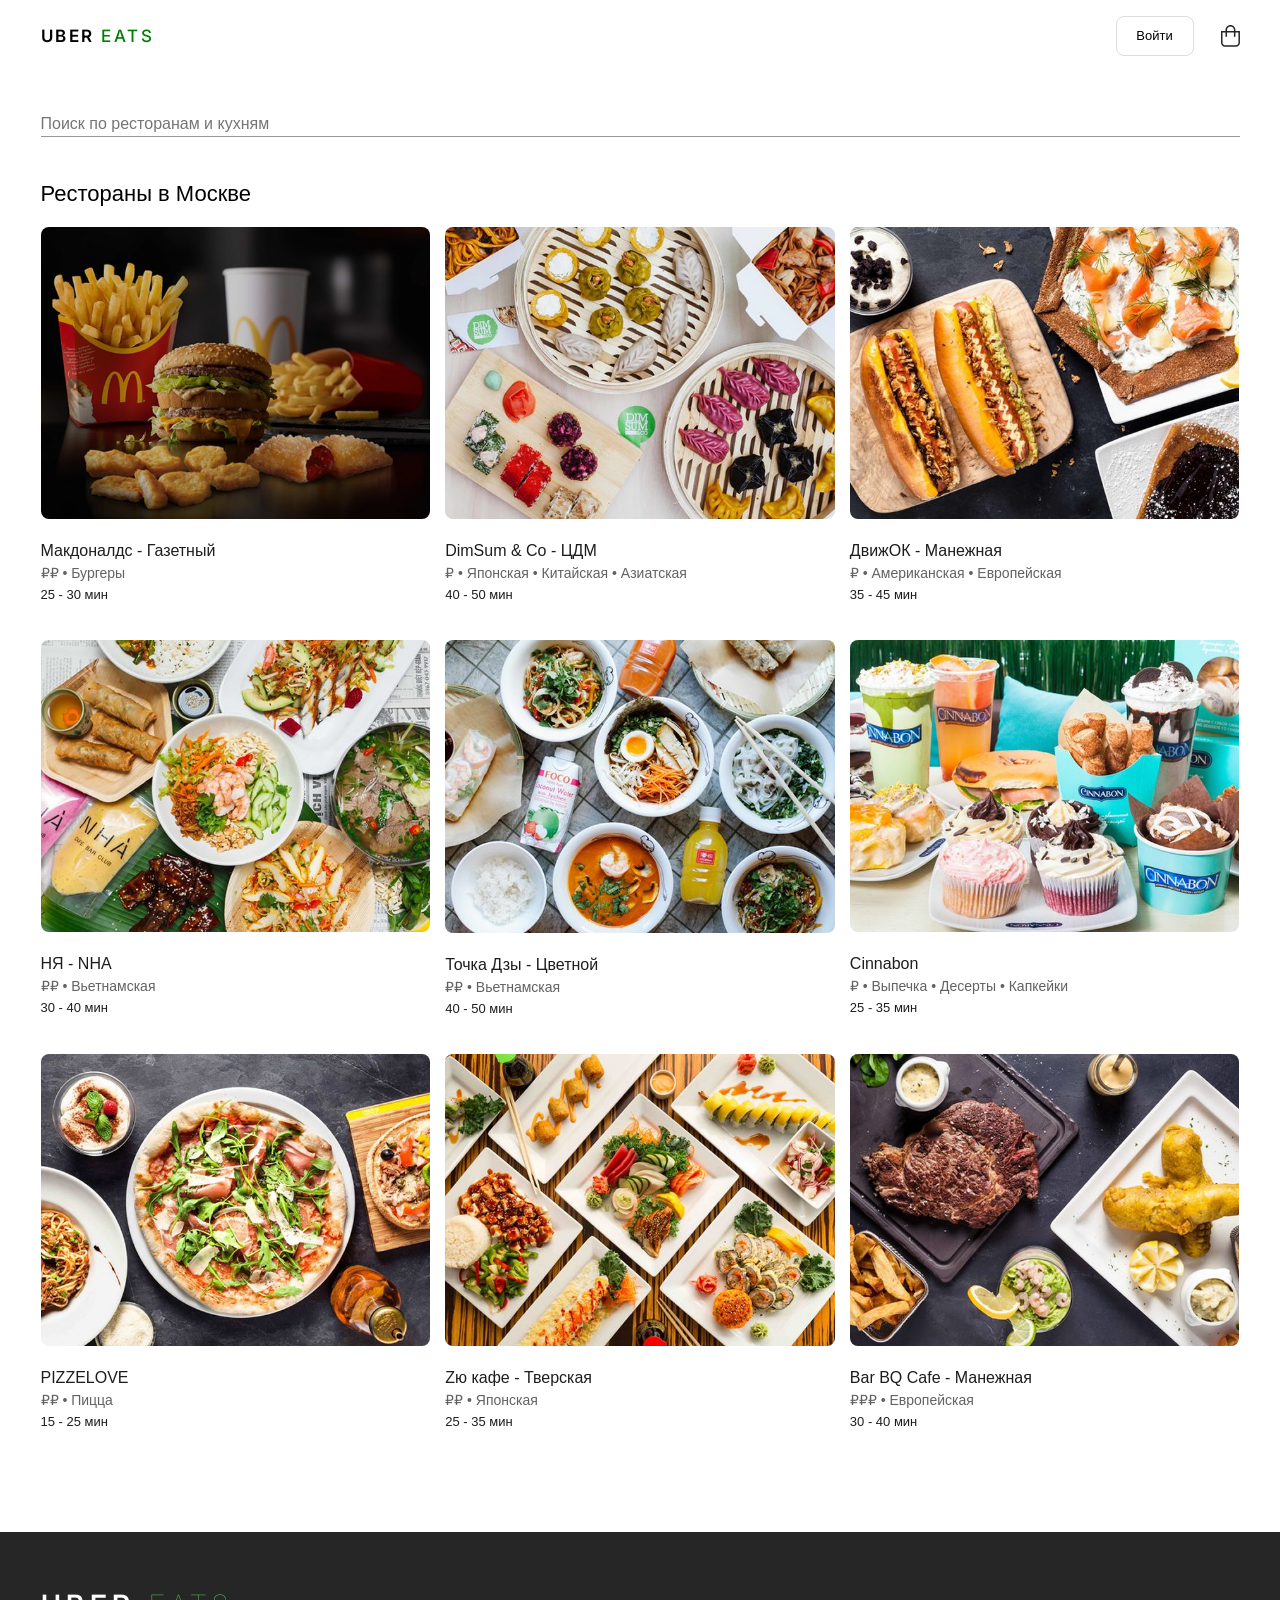
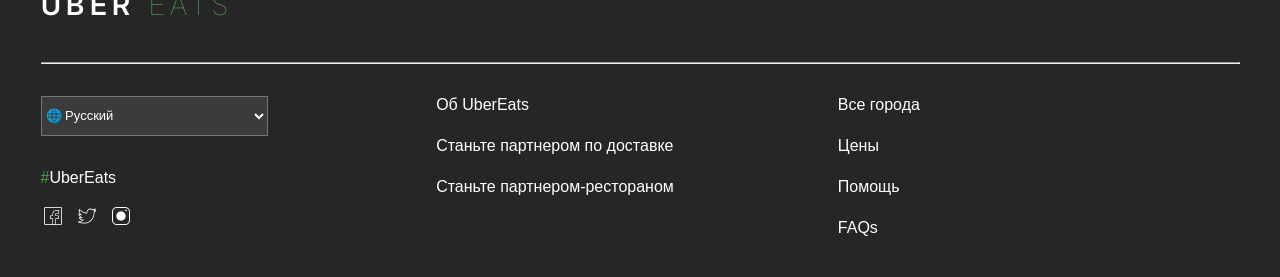
==== index.html @ d8230ab4 "Initial commit" ====
<!doctype html>
<html lang="en">
  <head>
    <meta charset="UTF-8" />
    <meta name="viewport" content="width=device-width, initial-scale=1.0" />
    <title>Uber Eats</title>
    <link
      href="https://fonts.googleapis.com/css2?family=Inter:wght@400;600;700&display=swap"
      rel="stylesheet"
    />
    <link rel="stylesheet" href="style.css" />
  </head>
  <body>
    <header>
      <div class="container">
        <div class="header-main">
          <div>UBER<span class="eats"> EATS</span></div>
          <div class="header-actions">
            <button class="header-button">Войти</button>
            <img src="images/basket.svg" class="basket" />
          </div>
        </div>
      </div>
    </header>

    <main>
      <div class="container">
        <form>
          <input
            type="text"
            placeholder="Поиск по ресторанам и кухням"
            class="search-input"
          />
        </form>

        <h2 class="title">Рестораны в Москве</h2>

        <div class="cards">
          <div class="card">
            <figure>
              <img src="images/Macdonalds.png" alt="McDonald's" />
              <figcaption>
                <h3 class="restaurants-name">Макдоналдс - Газетный</h3>
                <p class="price-kitchen">&#8381;&#8381; &#8226; Бургеры</p>
                <p class="waiting-time">25 - 30 мин</p>
              </figcaption>
            </figure>
          </div>

          <div class="card">
            <figure>
              <img src="images/DimSum.png" alt="DimSum" />
              <figcaption>
                <h3 class="restaurants-name">DimSum & Co - ЦДМ</h3>
                <p class="price-kitchen">
                  ₽ • Японская • Китайская • Азиатская
                </p>
                <p class="waiting-time">40 - 50 мин</p>
              </figcaption>
            </figure>
          </div>

          <div class="card">
            <figure>
              <img src="images/Dvizhok.png" alt="Dvizhok" />
              <figcaption>
                <h3 class="restaurants-name">ДвижОК - Манежная</h3>
                <p class="price-kitchen">₽ • Американская • Европейская</p>
                <p class="waiting-time">35 - 45 мин</p>
              </figcaption>
            </figure>
          </div>

          <div class="card">
            <figure>
              <img src="images/Nya.png" alt="Nya - NHA" />
              <figcaption>
                <h3 class="restaurants-name">НЯ - NHA</h3>
                <p class="price-kitchen">₽₽ • Вьетнамская</p>
                <p class="waiting-time">30 - 40 мин</p>
              </figcaption>
            </figure>
          </div>

          <div class="card">
            <figure>
              <img src="images/Dzi.png" alt="Point Dzi" />
              <figcaption>
                <h3 class="restaurants-name">Точка Дзы - Цветной</h3>
                <p class="price-kitchen">₽₽ • Вьетнамская</p>
                <p class="waiting-time">40 - 50 мин</p>
              </figcaption>
            </figure>
          </div>

          <div class="card">
            <figure>
              <img src="images/Cinnabon.png" alt="Cinnabon" />
              <figcaption>
                <h3 class="restaurants-name">Cinnabon</h3>
                <p class="price-kitchen">₽ • Выпечка • Десерты • Капкейки</p>
                <p class="waiting-time">25 - 35 мин</p>
              </figcaption>
            </figure>
          </div>

          <div class="card">
            <figure>
              <img src="images/Pizzelove.png" alt="Pizzelove" />
              <figcaption>
                <h3 class="restaurants-name">PIZZELOVE</h3>
                <p class="price-kitchen">₽₽ • Пицца</p>
                <p class="waiting-time">15 - 25 мин</p>
              </figcaption>
            </figure>
          </div>

          <div class="card">
            <figure>
              <img src="images/Ziu.png" alt="Ziu cafe" />
              <figcaption>
                <h3 class="restaurants-name">Zю кафе - Тверская</h3>
                <p class="price-kitchen">₽₽ • Японская</p>
                <p class="waiting-time">25 - 35 мин</p>
              </figcaption>
            </figure>
          </div>

          <div class="card">
            <figure>
              <img src="images/Bbq.png" alt="Bar BQ Cafe" />
              <figcaption>
                <h3 class="restaurants-name">Bar BQ Cafe - Манежная</h3>
                <p class="price-kitchen">₽₽₽ • Европейская</p>
                <p class="waiting-time">30 - 40 мин</p>
              </figcaption>
            </figure>
          </div>
        </div>
      </div>
    </main>

    <footer>
      <div class="container">
        <div class="footer-logo">
          <a href="#">UBER <span class="footer-eats">EATS</span></a>
        </div>
        <hr />
        <section class="footer-content">
          <div class="footer-info">
            <form action="">
              <label for="language-select"></label>
              <select name="language" id="language-select">
                <option value="russian">&#x1F310; Русский</option>
                <option value="english">&#x1F310; Английский</option>
              </select>
            </form>
            <div class="social">
              <p class="hashtag"><span class="hash">#</span>UberEats</p>
              <div class="social-logo">
                <img src="images/facebook.png" alt="" />
                <img src="images/twitter.png" alt="" />
                <img src="images/instagram.png" alt="" />
              </div>
            </div>
          </div>
          <nav class="menu">
            <ul class="list-menu">
              <li><a href="#">Об UberEats</a></li>
              <li><a href="#">Станьте партнером по доставке</a></li>
              <li><a href="#">Станьте партнером-рестораном</a></li>
            </ul>
            <ul class="list-menu">
              <li><a href="#">Все города</a></li>
              <li><a href="#">Цены</a></li>
              <li><a href="#">Помощь</a></li>
              <li><a href="#">FAQs</a></li>
            </ul>
          </nav>
        </section>
      </div>
    </footer>
  </body>
</html>
---- style.css ----
* {
  padding: 0;
  margin: 0;
  box-sizing: border-box;
}

main {
  font-family: "Roboto", sans-serif;
}

header {
  font-family: "Inter", sans-serif;
  font-weight: 600;
  font-size: 17px;
  letter-spacing: 0.15em;
  padding: 16px 0px;
}

.eats {
  color: green;
  font-weight: 500;
}

.header-button {
  background-color: white;
  color: black;
  border: 1px solid #ddd;
  height: 40px;
  width: 78px;
  font-size: 13px;
  line-height: 24px;
  cursor: pointer;
  transition: background-color 0.3s ease;
  border-radius: 8px;
  transition:
    transform 0.2s ease,
    box-shadow 0.2s ease,
    background-color 0.2s ease,
    color 0.2s ease;
}

.header-button:hover {
  background-color: black;
  color: white;
  transform: translateY(-2px);
  box-shadow: 0 8px 18px rgba(0, 0, 0, 0.15);
}

.header-button:active {
  transform: translateY(0) scale(0.98);
}

.header-actions {
  display: flex;
  align-items: center;
  gap: 27px;
}

.container {
  box-sizing: border-box;
  max-width: 1219px;
  margin-left: auto;
  margin-right: auto;
  padding-left: 10px;
  padding-right: 10px;
}

.header-main {
  display: flex;
  justify-content: space-between;
  align-items: center;
}

.search-input {
  width: 100%;
  border: none;
  outline: none;
  border-bottom: 1px solid #979797;
  margin: 40px 0px;
  font-size: 16px;
  line-height: 24px;
}

.title {
  font-size: 22px;
  font-weight: 400;
  line-height: 34px;
}

.cards {
  display: grid;
  grid-template-columns: repeat(auto-fit, minmax(308px, 1fr));
  gap: 15px;
  margin-top: 16px;
  margin-bottom: 80px;
}

.card img {
  width: 100%;
  aspect-ratio: 4 / 3;
  object-fit: cover;
  border-radius: 8px;
  margin-bottom: 16px;
}

.restaurants-name {
  font-size: 16px;
  line-height: 24px;
  font-weight: 400;
  color: #1d1d1d;
}

.price-kitchen {
  font-size: 14px;
  line-height: 21px;
  font-weight: 400;
  color: #626262;
}

.waiting-time {
  font-size: 13px;
  line-height: 21px;
  font-weight: 400;
  color: #1d1d1d;
}

.card {
  padding-bottom: 20px;
}

footer {
  background-color: #262626;
  padding-top: 56px;
  padding-bottom: 40px;
  font-family: Roboto, sans-serif;
}

.footer-logo {
  font-family: "Inter", sans-serif;
  font-size: 28px;
  font-weight: 600;
  color: #fff;
  letter-spacing: 0.2em;
  margin-bottom: 40px;
}

.footer-eats {
  color: #57ad56;
  font-weight: 100;
}

hr {
  margin-bottom: 32px;
}

#language-select {
  background-color: #3b3b3b;
  font-size: 13px;
  color: #fff;
  width: 227px;
  height: 40px;
}

.hashtag {
  color: #fff;
  font-size: 16px;
  margin-top: 33px;
  margin-bottom: 17px;
}

.hash {
  color: #49a144;
}

.social img {
  width: 24px;
  height: 24px;
}

.social-logo {
  display: flex;
  gap: 10px;
}

footer a {
  text-decoration: none;
  color: #fff;
}

footer ul {
  list-style-type: none;
  padding-left: 0;
  margin: 0;
}

.footer-content {
  display: flex;
}

.footer-info {
  width: 33%;
}

.menu {
  width: 67%;
  display: grid;
  grid-template-columns: 50% auto;
}

.list-menu {
  display: flex;
  flex-direction: column;
  gap: 23px;
}

@media screen and (max-width: 720px) {
  .footer-content {
    display: flex;
    flex-direction: column;
    gap: 39px;
  }

  .menu {
    display: flex;
    flex-direction: column;
    gap: 23px;
  }
}

@media screen and (max-width: 1000px) {
  #language-select {
    width: 175px;
  }

  .menu {
    grid-template-columns: 60% auto;
  }
}
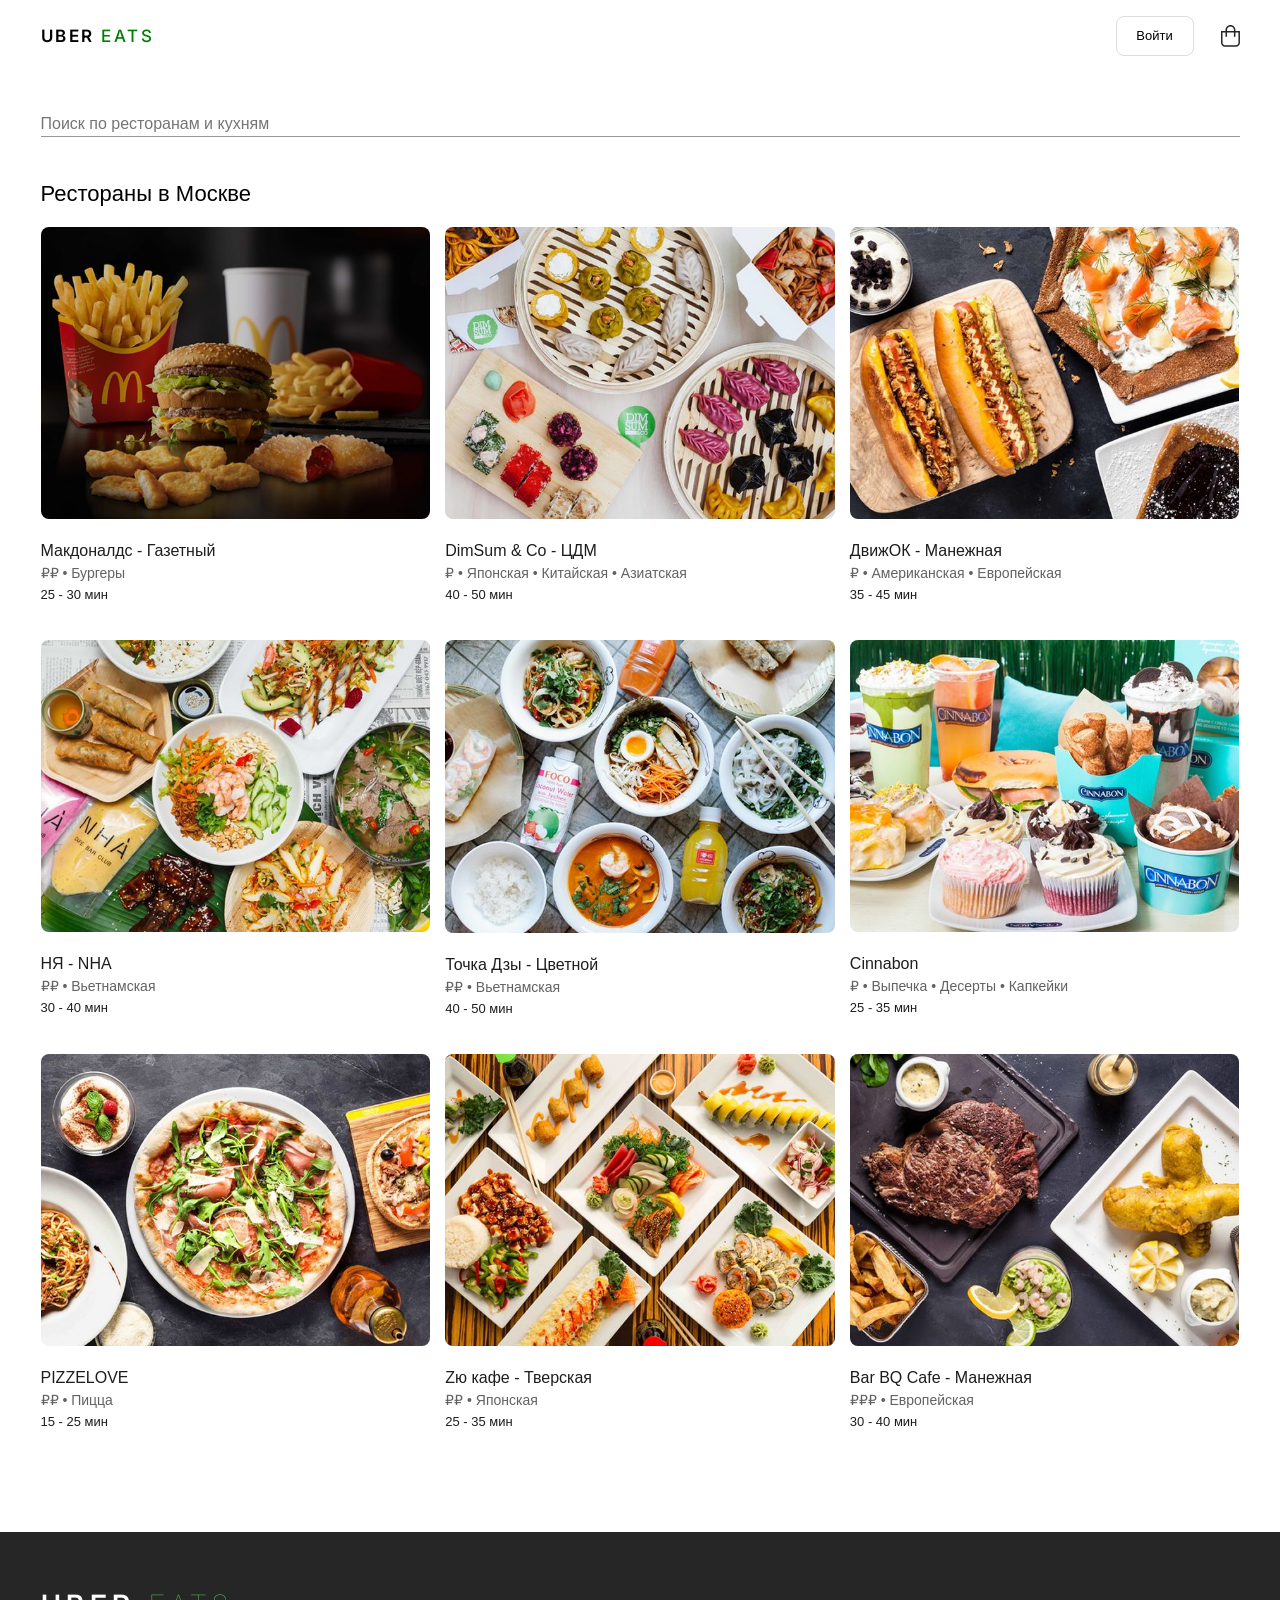
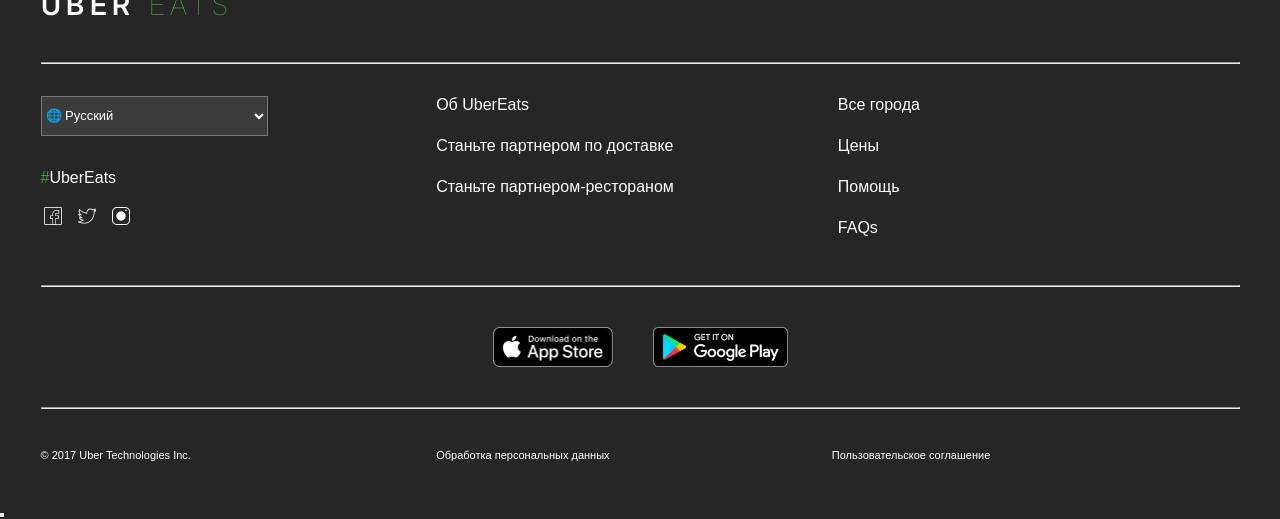
==== commit 9ece9f93: "Complete footer" ====
--- a/index.html
+++ b/index.html
@@ -178,7 +178,26 @@
             </ul>
           </nav>
         </section>
+        <hr />
+        <section class="footer-apps">
+          <a href="#"
+            ><img src="images/appstore.png" alt="app_store" class="app-store"
+          /></a>
+          <a href="#"
+            ><img
+              src="images/googleplay.png"
+              alt="google_play"
+              class="google-play"
+          /></a>
+        </section>
+        <hr />
+        <ul class="footer-bottom">
+          <li><a href="#">© 2017 Uber Technologies Inc.</a></li>
+          <li><a href="#">Обработка персональных данных</a></li>
+          <li><a href="#">Пользовательское соглашение</a></li>
+        </ul>
       </div>
+      <button class="green-arrow"></button>
     </footer>
   </body>
 </html>
--- a/style.css
+++ b/style.css
@@ -2,6 +2,10 @@
   padding: 0;
   margin: 0;
   box-sizing: border-box;
+}
+
+::selection {
+  background-color: #f498ad;
 }
 
 main {
@@ -130,27 +134,22 @@
 
 footer {
   background-color: #262626;
-  padding-top: 56px;
-  padding-bottom: 40px;
   font-family: Roboto, sans-serif;
+  color: #fff;
 }
 
 .footer-logo {
   font-family: "Inter", sans-serif;
   font-size: 28px;
   font-weight: 600;
-  color: #fff;
   letter-spacing: 0.2em;
-  margin-bottom: 40px;
+  padding-bottom: 40px;
+  padding-top: 56px;
 }
 
 .footer-eats {
   color: #57ad56;
   font-weight: 100;
-}
-
-hr {
-  margin-bottom: 32px;
 }
 
 #language-select {
@@ -162,7 +161,6 @@
 }
 
 .hashtag {
-  color: #fff;
   font-size: 16px;
   margin-top: 33px;
   margin-bottom: 17px;
@@ -195,6 +193,8 @@
 
 .footer-content {
   display: flex;
+  padding-top: 32px;
+  padding-bottom: 48px;
 }
 
 .footer-info {
@@ -211,6 +211,42 @@
   display: flex;
   flex-direction: column;
   gap: 23px;
+}
+
+.footer-apps {
+  display: flex;
+  align-items: center;
+  justify-content: center;
+  gap: 40px;
+  padding: 40px 0px;
+}
+
+.app-store {
+  width: 120px;
+  height: 40px;
+}
+
+.google-play {
+  width: 135px;
+  height: 40px;
+}
+
+.footer-apps a {
+  display: flex;
+}
+
+.footer-bottom {
+  font-size: 11px;
+  display: flex;
+  padding: 40px 0px;
+}
+
+.footer-bottom li {
+  width: 33%;
+}
+
+.footer-bottom a {
+  text-decoration: none;
 }
 
 @media screen and (max-width: 720px) {
@@ -225,6 +261,16 @@
     flex-direction: column;
     gap: 23px;
   }
+
+  .app-store {
+    width: 108px;
+    height: 36px;
+  }
+
+  .google-play {
+    width: 124px;
+    height: 36px;
+  }
 }
 
 @media screen and (max-width: 1000px) {
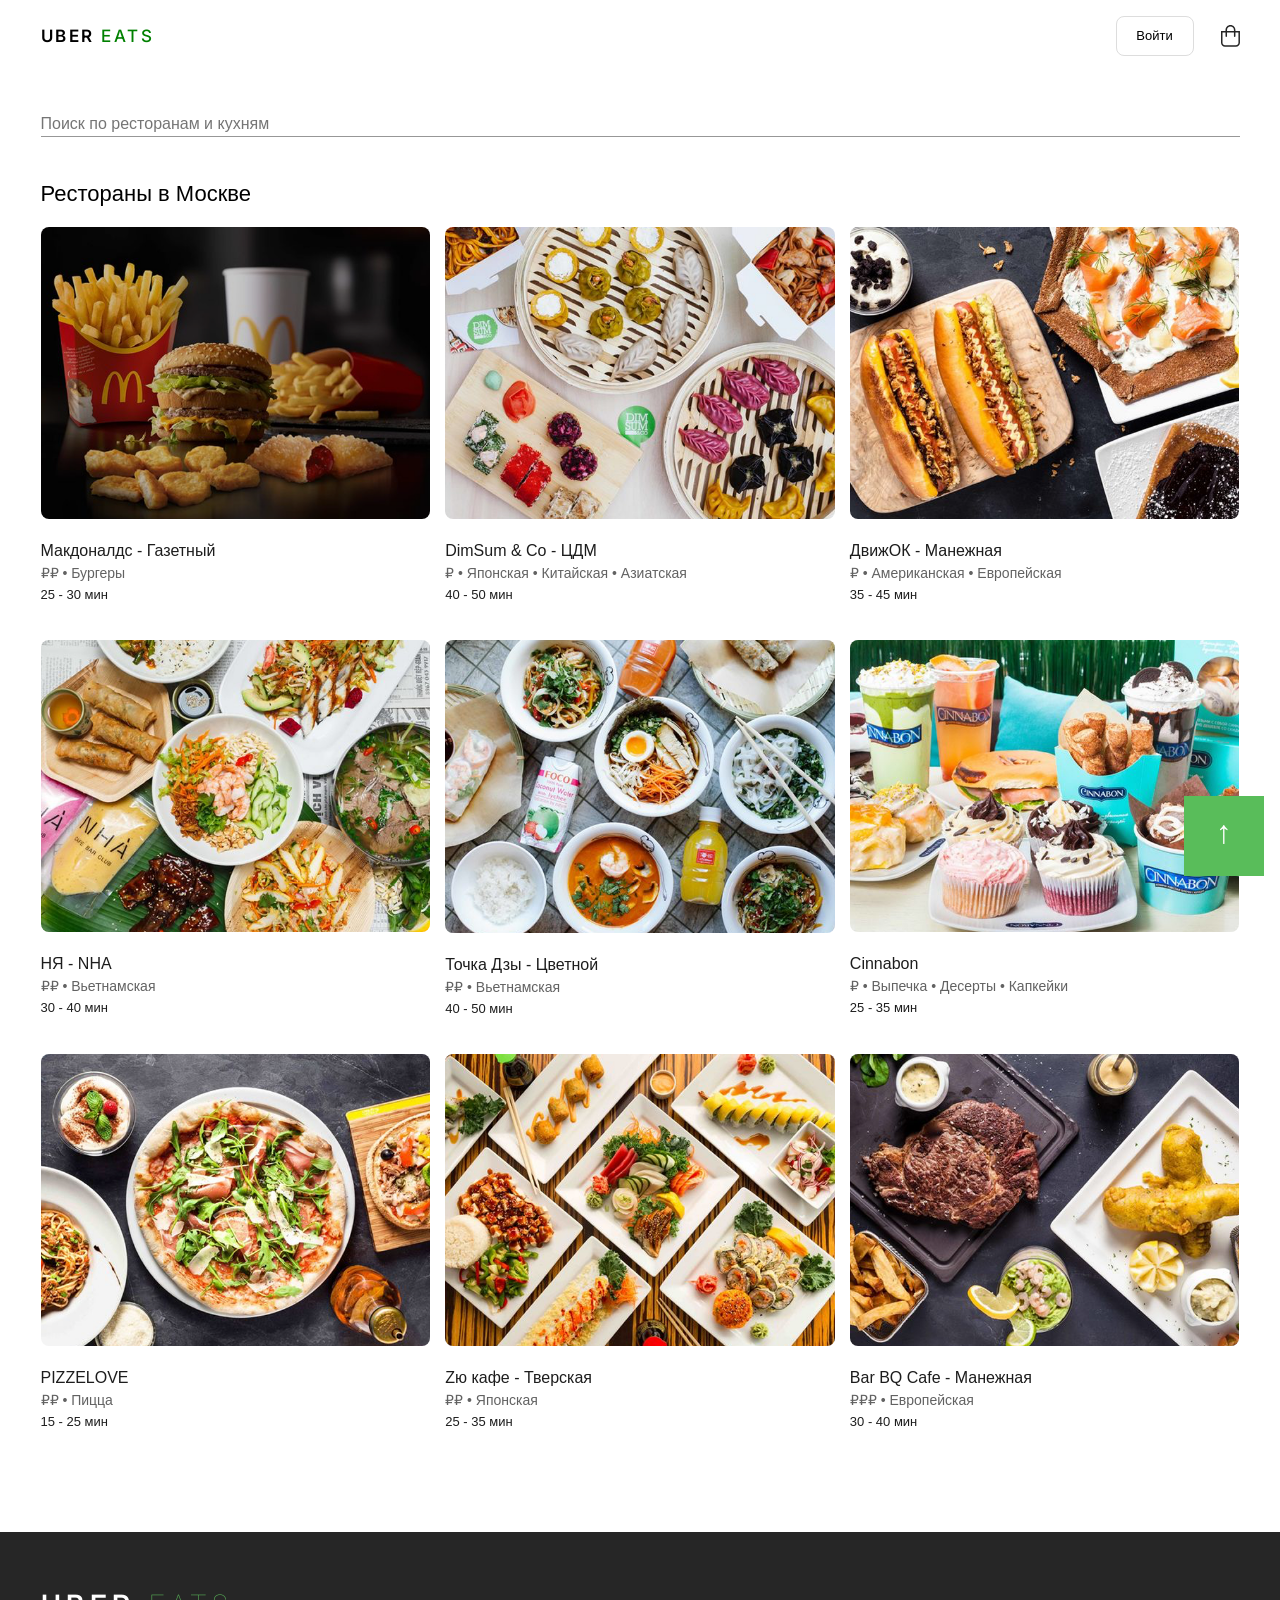
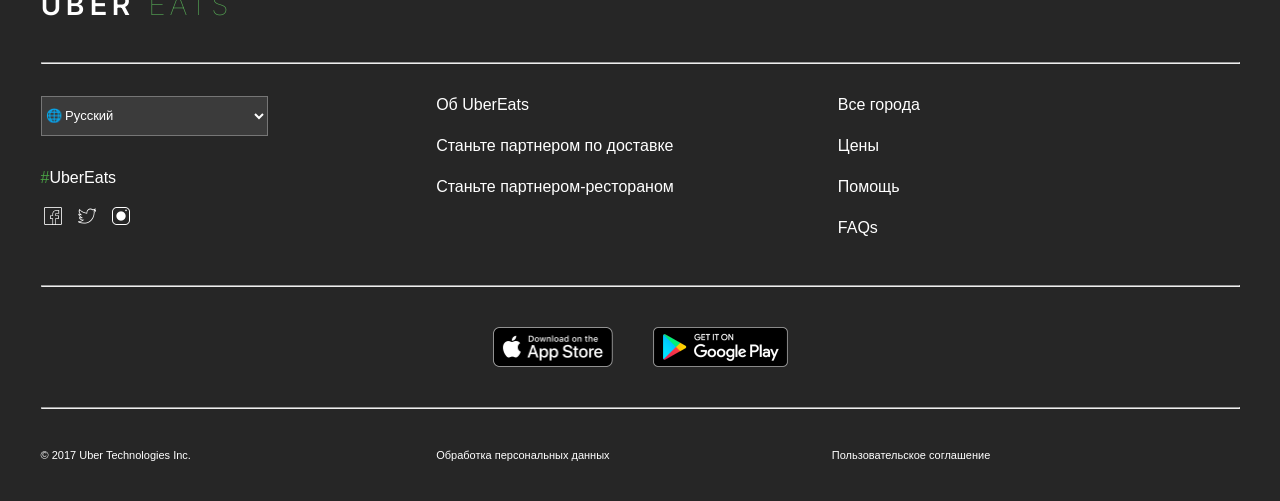
==== commit 5289f4a1: "Added up-button" ====
--- a/index.html
+++ b/index.html
@@ -9,6 +9,7 @@
       rel="stylesheet"
     />
     <link rel="stylesheet" href="style.css" />
+    <script src="app.js" defer></script>
   </head>
   <body>
     <header>
@@ -197,7 +198,7 @@
           <li><a href="#">Пользовательское соглашение</a></li>
         </ul>
       </div>
-      <button class="green-arrow"></button>
     </footer>
+    <button class="up-button"><span class="up-arrow">&#8593;</span></button>
   </body>
 </html>
--- a/style.css
+++ b/style.css
@@ -282,3 +282,29 @@
     grid-template-columns: 60% auto;
   }
 }
+
+.up-button {
+  position: fixed;
+
+  right: 16px;
+  bottom: 24px;
+
+  color: #fff;
+  background-color: #59bd5a;
+
+  height: 80px;
+  width: 80px;
+
+  border: none;
+  cursor: pointer;
+
+  font-size: 32px;
+
+  display: flex;
+  justify-content: center;
+  align-items: center;
+}
+
+.up-arrow {
+  transform: translateY(-4px);
+}
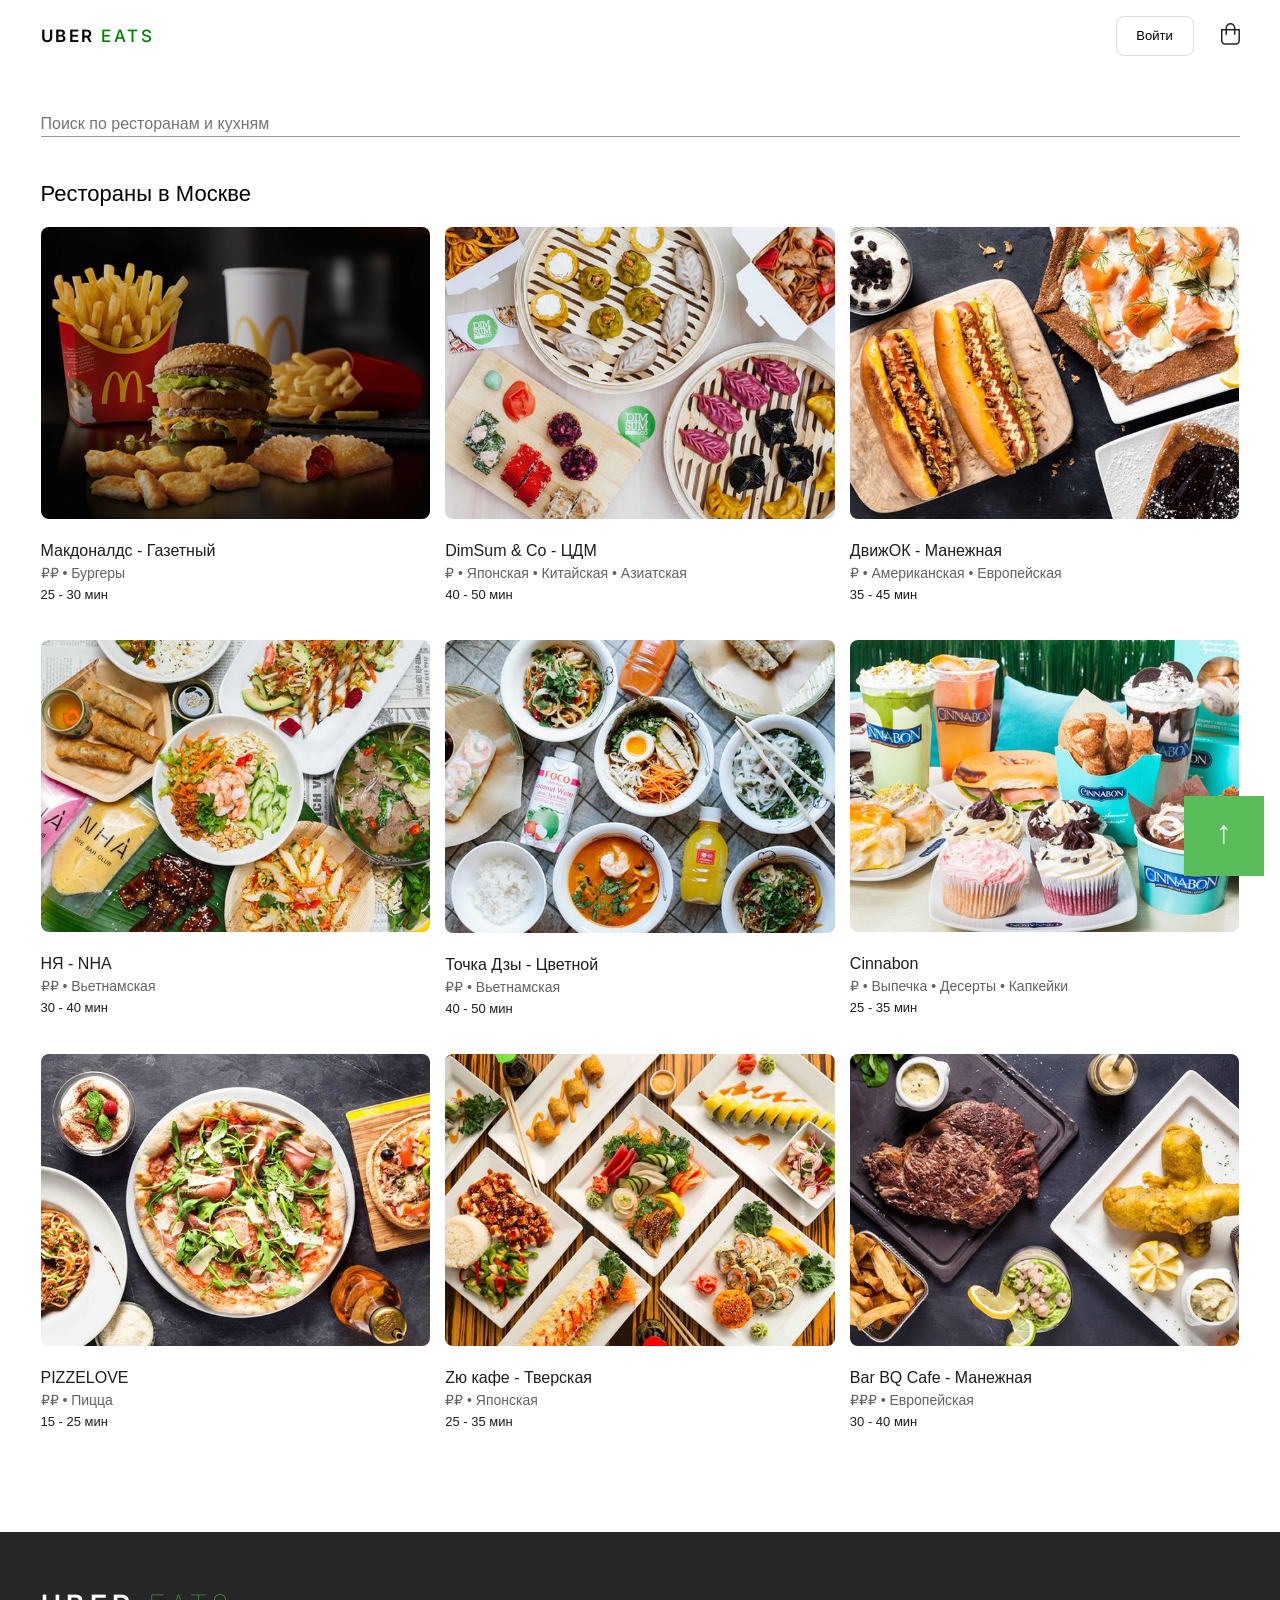
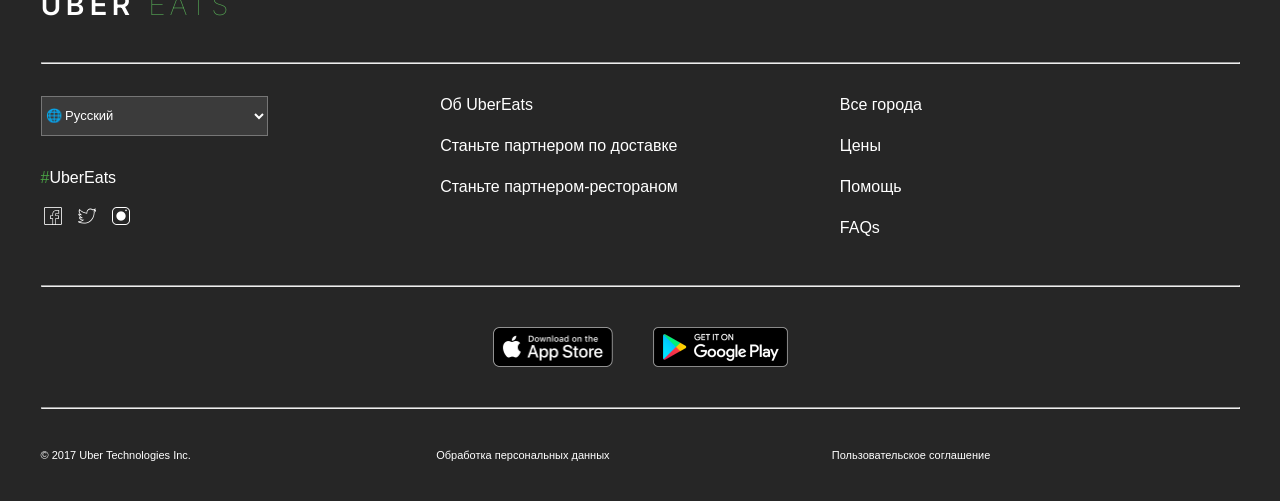
==== commit 86b9feaf: "polish first Uber Eats page" ====
--- a/index.html
+++ b/index.html
@@ -15,10 +15,14 @@
     <header>
       <div class="container">
         <div class="header-main">
-          <div>UBER<span class="eats"> EATS</span></div>
+          <div class="header-logo">
+            <a href="#">UBER <span class="eats">EATS</span></a>
+          </div>
           <div class="header-actions">
             <button class="header-button">Войти</button>
-            <img src="images/basket.svg" class="basket" />
+            <a href="#" class="basket">
+              <img src="images/basket.svg" alt="Корзина" />
+            </a>
           </div>
         </div>
       </div>
@@ -26,7 +30,7 @@
 
     <main>
       <div class="container">
-        <form>
+        <form action="#">
           <input
             type="text"
             placeholder="Поиск по ресторанам и кухням"
@@ -34,110 +38,136 @@
           />
         </form>
 
-        <h2 class="title">Рестораны в Москве</h2>
-
-        <div class="cards">
-          <div class="card">
-            <figure>
-              <img src="images/Macdonalds.png" alt="McDonald's" />
-              <figcaption>
-                <h3 class="restaurants-name">Макдоналдс - Газетный</h3>
-                <p class="price-kitchen">&#8381;&#8381; &#8226; Бургеры</p>
-                <p class="waiting-time">25 - 30 мин</p>
-              </figcaption>
-            </figure>
-          </div>
-
-          <div class="card">
-            <figure>
-              <img src="images/DimSum.png" alt="DimSum" />
-              <figcaption>
-                <h3 class="restaurants-name">DimSum & Co - ЦДМ</h3>
-                <p class="price-kitchen">
-                  ₽ • Японская • Китайская • Азиатская
-                </p>
-                <p class="waiting-time">40 - 50 мин</p>
-              </figcaption>
-            </figure>
-          </div>
-
-          <div class="card">
-            <figure>
-              <img src="images/Dvizhok.png" alt="Dvizhok" />
-              <figcaption>
-                <h3 class="restaurants-name">ДвижОК - Манежная</h3>
-                <p class="price-kitchen">₽ • Американская • Европейская</p>
-                <p class="waiting-time">35 - 45 мин</p>
-              </figcaption>
-            </figure>
-          </div>
-
-          <div class="card">
-            <figure>
-              <img src="images/Nya.png" alt="Nya - NHA" />
-              <figcaption>
-                <h3 class="restaurants-name">НЯ - NHA</h3>
-                <p class="price-kitchen">₽₽ • Вьетнамская</p>
-                <p class="waiting-time">30 - 40 мин</p>
-              </figcaption>
-            </figure>
-          </div>
-
-          <div class="card">
-            <figure>
-              <img src="images/Dzi.png" alt="Point Dzi" />
-              <figcaption>
-                <h3 class="restaurants-name">Точка Дзы - Цветной</h3>
-                <p class="price-kitchen">₽₽ • Вьетнамская</p>
-                <p class="waiting-time">40 - 50 мин</p>
-              </figcaption>
-            </figure>
-          </div>
-
-          <div class="card">
-            <figure>
-              <img src="images/Cinnabon.png" alt="Cinnabon" />
-              <figcaption>
-                <h3 class="restaurants-name">Cinnabon</h3>
-                <p class="price-kitchen">₽ • Выпечка • Десерты • Капкейки</p>
-                <p class="waiting-time">25 - 35 мин</p>
-              </figcaption>
-            </figure>
-          </div>
-
-          <div class="card">
-            <figure>
-              <img src="images/Pizzelove.png" alt="Pizzelove" />
-              <figcaption>
-                <h3 class="restaurants-name">PIZZELOVE</h3>
-                <p class="price-kitchen">₽₽ • Пицца</p>
-                <p class="waiting-time">15 - 25 мин</p>
-              </figcaption>
-            </figure>
-          </div>
-
-          <div class="card">
-            <figure>
-              <img src="images/Ziu.png" alt="Ziu cafe" />
-              <figcaption>
-                <h3 class="restaurants-name">Zю кафе - Тверская</h3>
-                <p class="price-kitchen">₽₽ • Японская</p>
-                <p class="waiting-time">25 - 35 мин</p>
-              </figcaption>
-            </figure>
-          </div>
-
-          <div class="card">
-            <figure>
-              <img src="images/Bbq.png" alt="Bar BQ Cafe" />
-              <figcaption>
-                <h3 class="restaurants-name">Bar BQ Cafe - Манежная</h3>
-                <p class="price-kitchen">₽₽₽ • Европейская</p>
-                <p class="waiting-time">30 - 40 мин</p>
-              </figcaption>
-            </figure>
-          </div>
-        </div>
+        <section class="restaurants">
+          <h2 class="title">Рестораны в Москве</h2>
+
+          <ul class="restaurant-cards">
+            <li class="card">
+              <a href="#">
+                <figure>
+                  <img src="images/Macdonalds.png" alt="Ресторан Макдоналдс" />
+                  <figcaption>
+                    <h3 class="restaurant-name">Макдоналдс - Газетный</h3>
+                    <p class="restaurant-info">
+                      &#8381;&#8381; &#8226; Бургеры
+                    </p>
+                    <p class="waiting-time">25 - 30 мин</p>
+                  </figcaption>
+                </figure>
+              </a>
+            </li>
+
+            <li class="card">
+              <a href="#">
+                <figure>
+                  <img src="images/DimSum.png" alt="Ресторан DimSum" />
+                  <figcaption>
+                    <h3 class="restaurant-name">DimSum & Co - ЦДМ</h3>
+                    <p class="restaurant-info">
+                      ₽ • Японская • Китайская • Азиатская
+                    </p>
+                    <p class="waiting-time">40 - 50 мин</p>
+                  </figcaption>
+                </figure>
+              </a>
+            </li>
+
+            <li class="card">
+              <a href="#">
+                <figure>
+                  <img src="images/Dvizhok.png" alt="Ресторан ДвижОК" />
+                  <figcaption>
+                    <h3 class="restaurant-name">ДвижОК - Манежная</h3>
+                    <p class="restaurant-info">
+                      ₽ • Американская • Европейская
+                    </p>
+                    <p class="waiting-time">35 - 45 мин</p>
+                  </figcaption>
+                </figure>
+              </a>
+            </li>
+
+            <li class="card">
+              <a href="#">
+                <figure>
+                  <img src="images/Nya.png" alt="Ресторан НЯ" />
+                  <figcaption>
+                    <h3 class="restaurant-name">НЯ - NHA</h3>
+                    <p class="restaurant-info">₽₽ • Вьетнамская</p>
+                    <p class="waiting-time">30 - 40 мин</p>
+                  </figcaption>
+                </figure>
+              </a>
+            </li>
+
+            <li class="card">
+              <a href="#">
+                <figure>
+                  <img src="images/Dzi.png" alt='Ресторан "Точка Дзы"' />
+                  <figcaption>
+                    <h3 class="restaurant-name">Точка Дзы - Цветной</h3>
+                    <p class="restaurant-info">₽₽ • Вьетнамская</p>
+                    <p class="waiting-time">40 - 50 мин</p>
+                  </figcaption>
+                </figure>
+              </a>
+            </li>
+
+            <li class="card">
+              <a href="#">
+                <figure>
+                  <img src="images/Cinnabon.png" alt="Ресторан Cinnabon" />
+                  <figcaption>
+                    <h3 class="restaurant-name">Cinnabon</h3>
+                    <p class="restaurant-info">
+                      ₽ • Выпечка • Десерты • Капкейки
+                    </p>
+                    <p class="waiting-time">25 - 35 мин</p>
+                  </figcaption>
+                </figure>
+              </a>
+            </li>
+
+            <li class="card">
+              <a href="#">
+                <figure>
+                  <img src="images/Pizzelove.png" alt="Ресторан Pizzelove" />
+                  <figcaption>
+                    <h3 class="restaurant-name">PIZZELOVE</h3>
+                    <p class="restaurant-info">₽₽ • Пицца</p>
+                    <p class="waiting-time">15 - 25 мин</p>
+                  </figcaption>
+                </figure>
+              </a>
+            </li>
+
+            <li class="card">
+              <a href="#">
+                <figure>
+                  <img src="images/Ziu.png" alt="Zю кафе на Тверской" />
+                  <figcaption>
+                    <h3 class="restaurant-name">Zю кафе - Тверская</h3>
+                    <p class="restaurant-info">₽₽ • Японская</p>
+                    <p class="waiting-time">25 - 35 мин</p>
+                  </figcaption>
+                </figure>
+              </a>
+            </li>
+
+            <li class="card">
+              <a href="#">
+                <figure>
+                  <img src="images/Bbq.png" alt='Кафе "Bar BQ" на Манежной' />
+                  <figcaption>
+                    <h3 class="restaurant-name">Bar BQ Cafe - Манежная</h3>
+                    <p class="restaurant-info">₽₽₽ • Европейская</p>
+                    <p class="waiting-time">30 - 40 мин</p>
+                  </figcaption>
+                </figure>
+              </a>
+            </li>
+          </ul>
+        </section>
       </div>
     </main>
 
@@ -147,10 +177,9 @@
           <a href="#">UBER <span class="footer-eats">EATS</span></a>
         </div>
         <hr />
-        <section class="footer-content">
+        <div class="footer-content">
           <div class="footer-info">
-            <form action="">
-              <label for="language-select"></label>
+            <form>
               <select name="language" id="language-select">
                 <option value="russian">&#x1F310; Русский</option>
                 <option value="english">&#x1F310; Английский</option>
@@ -159,9 +188,27 @@
             <div class="social">
               <p class="hashtag"><span class="hash">#</span>UberEats</p>
               <div class="social-logo">
-                <img src="images/facebook.png" alt="" />
-                <img src="images/twitter.png" alt="" />
-                <img src="images/instagram.png" alt="" />
+                <a
+                  href="https://www.facebook.com/UberEats/"
+                  target="_blank"
+                  rel="noopener noreferrer"
+                >
+                  <img src="images/facebook.png" alt="Facebook" />
+                </a>
+                <a
+                  href="https://x.com/ubereats"
+                  target="_blank"
+                  rel="noopener noreferrer"
+                >
+                  <img src="images/twitter.png" alt="Twitter" />
+                </a>
+                <a
+                  href="https://www.instagram.com/ubereats"
+                  target="_blank"
+                  rel="noopener noreferrer"
+                >
+                  <img src="images/instagram.png" alt="Instagram" />
+                </a>
               </div>
             </div>
           </div>
@@ -178,19 +225,19 @@
               <li><a href="#">FAQs</a></li>
             </ul>
           </nav>
-        </section>
+        </div>
         <hr />
-        <section class="footer-apps">
+        <div class="footer-apps">
           <a href="#"
-            ><img src="images/appstore.png" alt="app_store" class="app-store"
+            ><img src="images/appstore.png" alt="App Store" class="app-store"
           /></a>
           <a href="#"
             ><img
               src="images/googleplay.png"
-              alt="google_play"
+              alt="Google Play"
               class="google-play"
           /></a>
-        </section>
+        </div>
         <hr />
         <ul class="footer-bottom">
           <li><a href="#">© 2017 Uber Technologies Inc.</a></li>
--- a/style.css
+++ b/style.css
@@ -4,11 +4,7 @@
   box-sizing: border-box;
 }
 
-::selection {
-  background-color: #f498ad;
-}
-
-main {
+body {
   font-family: "Roboto", sans-serif;
 }
 
@@ -18,11 +14,25 @@
   font-size: 17px;
   letter-spacing: 0.15em;
   padding: 16px 0px;
+  color: #000;
+}
+
+.container {
+  max-width: 1219px;
+  margin-left: auto;
+  margin-right: auto;
+  padding-left: 10px;
+  padding-right: 10px;
 }
 
 .eats {
   color: green;
   font-weight: 500;
+}
+
+.header-logo a {
+  text-decoration: none;
+  color: #000;
 }
 
 .header-button {
@@ -34,7 +44,6 @@
   font-size: 13px;
   line-height: 24px;
   cursor: pointer;
-  transition: background-color 0.3s ease;
   border-radius: 8px;
   transition:
     transform 0.2s ease,
@@ -58,15 +67,6 @@
   display: flex;
   align-items: center;
   gap: 27px;
-}
-
-.container {
-  box-sizing: border-box;
-  max-width: 1219px;
-  margin-left: auto;
-  margin-right: auto;
-  padding-left: 10px;
-  padding-right: 10px;
 }
 
 .header-main {
@@ -91,12 +91,21 @@
   line-height: 34px;
 }
 
-.cards {
+.restaurant-cards {
   display: grid;
   grid-template-columns: repeat(auto-fit, minmax(308px, 1fr));
   gap: 15px;
   margin-top: 16px;
   margin-bottom: 80px;
+}
+
+.card {
+  padding-bottom: 20px;
+  transition: transform 0.2s ease;
+}
+
+.card:hover {
+  transform: translateY(-2px);
 }
 
 .card img {
@@ -107,14 +116,18 @@
   margin-bottom: 16px;
 }
 
-.restaurants-name {
+main ul {
+  list-style-type: none;
+}
+
+.restaurant-name {
   font-size: 16px;
   line-height: 24px;
   font-weight: 400;
   color: #1d1d1d;
 }
 
-.price-kitchen {
+.restaurant-info {
   font-size: 14px;
   line-height: 21px;
   font-weight: 400;
@@ -128,13 +141,8 @@
   color: #1d1d1d;
 }
 
-.card {
-  padding-bottom: 20px;
-}
-
 footer {
   background-color: #262626;
-  font-family: Roboto, sans-serif;
   color: #fff;
 }
 
@@ -192,17 +200,13 @@
 }
 
 .footer-content {
-  display: flex;
+  display: grid;
+  grid-template-columns: 1fr 2fr;
   padding-top: 32px;
   padding-bottom: 48px;
 }
 
-.footer-info {
-  width: 33%;
-}
-
 .menu {
-  width: 67%;
   display: grid;
   grid-template-columns: 50% auto;
 }
@@ -243,10 +247,6 @@
 
 .footer-bottom li {
   width: 33%;
-}
-
-.footer-bottom a {
-  text-decoration: none;
 }
 
 @media screen and (max-width: 720px) {
@@ -271,6 +271,12 @@
     width: 124px;
     height: 36px;
   }
+
+  .footer-bottom {
+    display: flex;
+    flex-direction: column;
+    gap: 24px;
+  }
 }
 
 @media screen and (max-width: 1000px) {
@@ -308,3 +314,7 @@
 .up-arrow {
   transform: translateY(-4px);
 }
+
+main a {
+  text-decoration: none;
+}
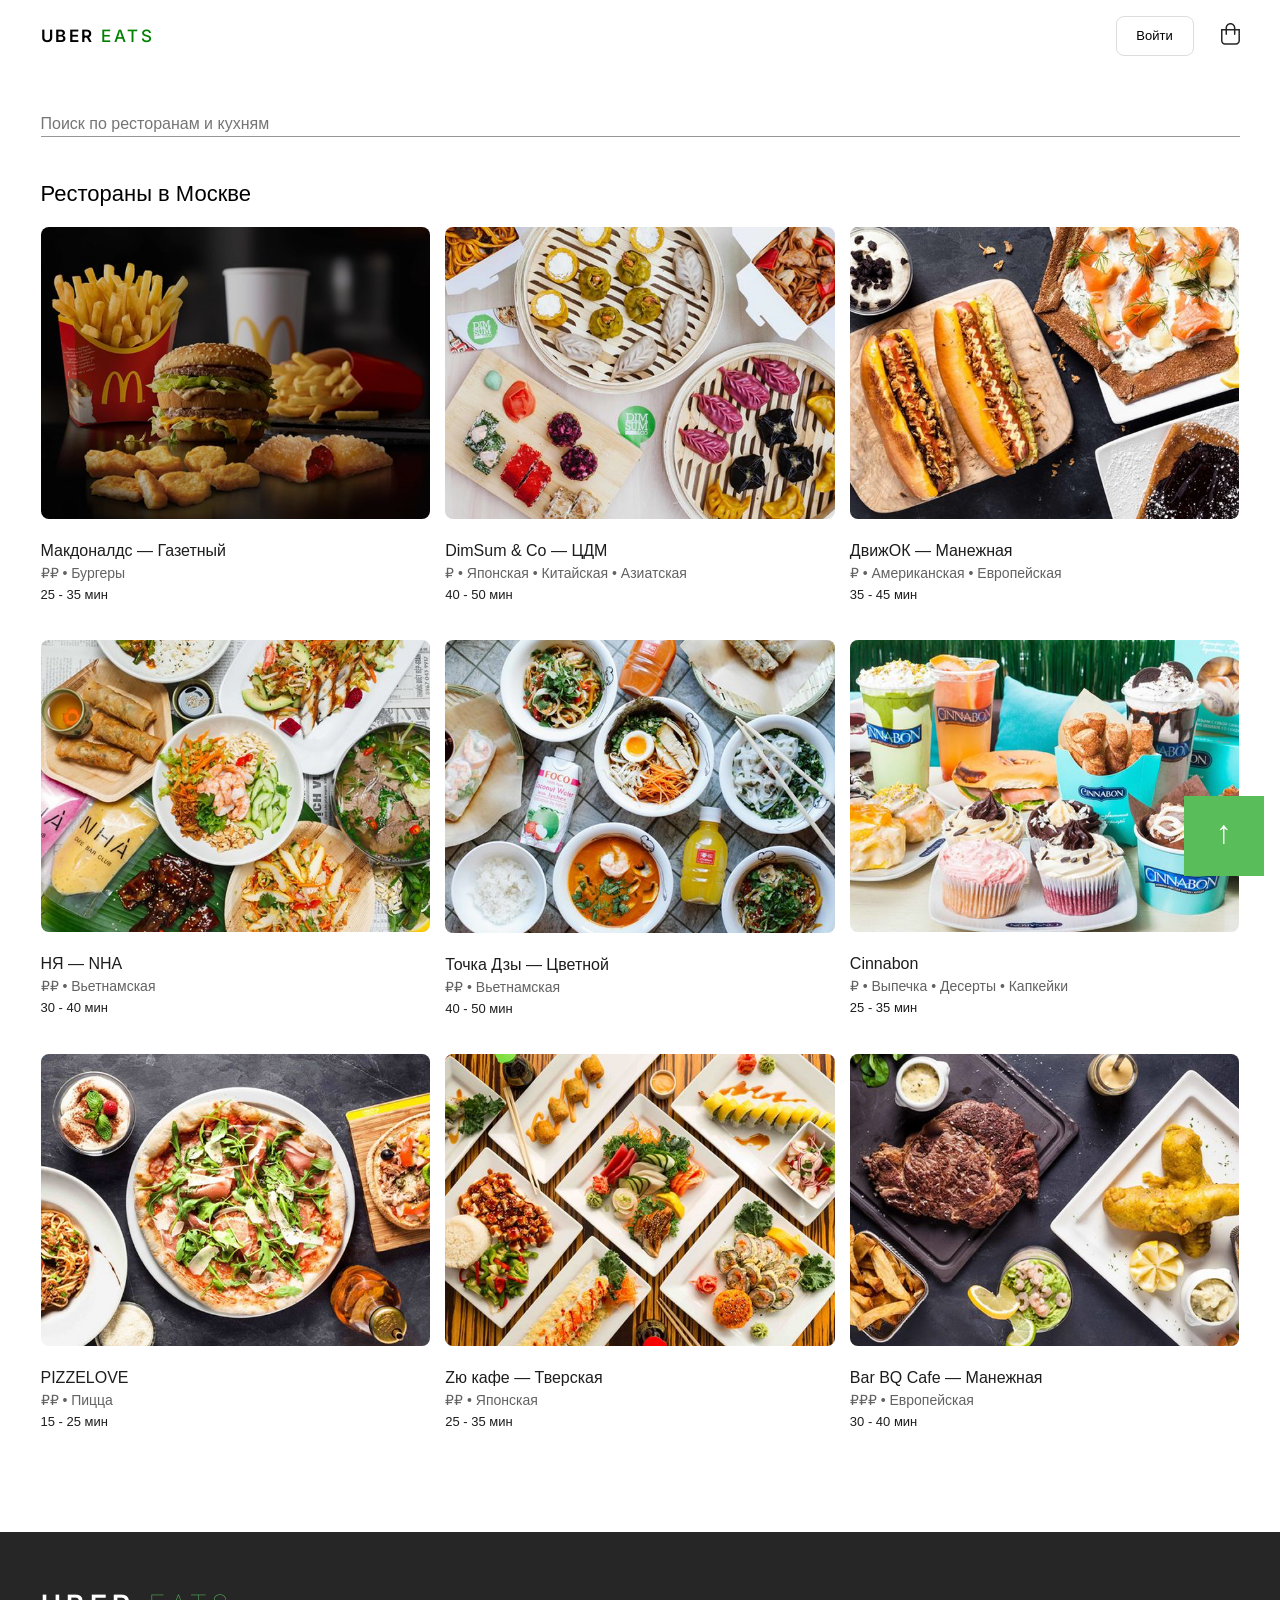
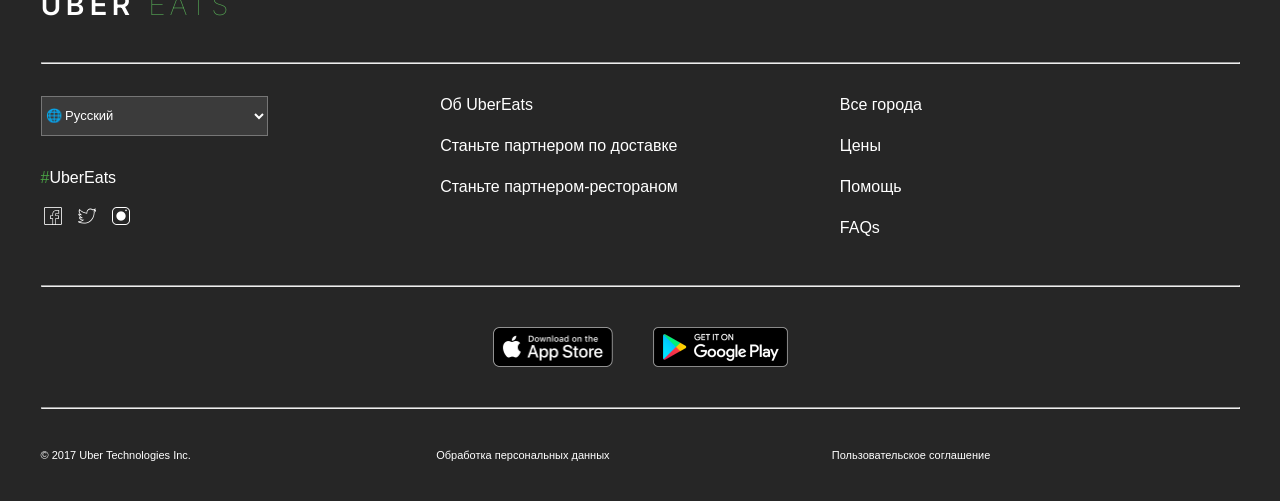
==== commit f7a271a8: "fix: semantic HTML, flexbox price alignment, ellipsis for long names, mobile card borders" ====
--- a/index.html
+++ b/index.html
@@ -30,39 +30,37 @@
 
     <main>
       <div class="container">
-        <form action="#">
-          <input
-            type="text"
-            placeholder="Поиск по ресторанам и кухням"
-            class="search-input"
-          />
-        </form>
+        <input
+          type="text"
+          placeholder="Поиск по ресторанам и кухням"
+          class="search-input"
+        />
 
         <section class="restaurants">
           <h2 class="title">Рестораны в Москве</h2>
 
           <ul class="restaurant-cards">
             <li class="card">
-              <a href="#">
+              <a href="restaurant.html">
                 <figure>
                   <img src="images/Macdonalds.png" alt="Ресторан Макдоналдс" />
                   <figcaption>
-                    <h3 class="restaurant-name">Макдоналдс - Газетный</h3>
+                    <h3 class="restaurant-name">Макдоналдс &mdash; Газетный</h3>
                     <p class="restaurant-info">
                       &#8381;&#8381; &#8226; Бургеры
                     </p>
-                    <p class="waiting-time">25 - 30 мин</p>
-                  </figcaption>
-                </figure>
-              </a>
-            </li>
-
-            <li class="card">
-              <a href="#">
+                    <p class="waiting-time">25 - 35 мин</p>
+                  </figcaption>
+                </figure>
+              </a>
+            </li>
+
+            <li class="card">
+              <a href="restaurant.html">
                 <figure>
                   <img src="images/DimSum.png" alt="Ресторан DimSum" />
                   <figcaption>
-                    <h3 class="restaurant-name">DimSum & Co - ЦДМ</h3>
+                    <h3 class="restaurant-name">DimSum & Co &mdash; ЦДМ</h3>
                     <p class="restaurant-info">
                       ₽ • Японская • Китайская • Азиатская
                     </p>
@@ -73,11 +71,11 @@
             </li>
 
             <li class="card">
-              <a href="#">
+              <a href="restaurant.html">
                 <figure>
                   <img src="images/Dvizhok.png" alt="Ресторан ДвижОК" />
                   <figcaption>
-                    <h3 class="restaurant-name">ДвижОК - Манежная</h3>
+                    <h3 class="restaurant-name">ДвижОК &mdash; Манежная</h3>
                     <p class="restaurant-info">
                       ₽ • Американская • Европейская
                     </p>
@@ -88,11 +86,11 @@
             </li>
 
             <li class="card">
-              <a href="#">
+              <a href="restaurant.html">
                 <figure>
                   <img src="images/Nya.png" alt="Ресторан НЯ" />
                   <figcaption>
-                    <h3 class="restaurant-name">НЯ - NHA</h3>
+                    <h3 class="restaurant-name">НЯ &mdash; NHA</h3>
                     <p class="restaurant-info">₽₽ • Вьетнамская</p>
                     <p class="waiting-time">30 - 40 мин</p>
                   </figcaption>
@@ -101,11 +99,11 @@
             </li>
 
             <li class="card">
-              <a href="#">
+              <a href="restaurant.html">
                 <figure>
                   <img src="images/Dzi.png" alt='Ресторан "Точка Дзы"' />
                   <figcaption>
-                    <h3 class="restaurant-name">Точка Дзы - Цветной</h3>
+                    <h3 class="restaurant-name">Точка Дзы &mdash; Цветной</h3>
                     <p class="restaurant-info">₽₽ • Вьетнамская</p>
                     <p class="waiting-time">40 - 50 мин</p>
                   </figcaption>
@@ -114,7 +112,7 @@
             </li>
 
             <li class="card">
-              <a href="#">
+              <a href="restaurant.html">
                 <figure>
                   <img src="images/Cinnabon.png" alt="Ресторан Cinnabon" />
                   <figcaption>
@@ -129,7 +127,7 @@
             </li>
 
             <li class="card">
-              <a href="#">
+              <a href="restaurant.html">
                 <figure>
                   <img src="images/Pizzelove.png" alt="Ресторан Pizzelove" />
                   <figcaption>
@@ -142,11 +140,11 @@
             </li>
 
             <li class="card">
-              <a href="#">
+              <a href="restaurant.html">
                 <figure>
                   <img src="images/Ziu.png" alt="Zю кафе на Тверской" />
                   <figcaption>
-                    <h3 class="restaurant-name">Zю кафе - Тверская</h3>
+                    <h3 class="restaurant-name">Zю кафе &mdash; Тверская</h3>
                     <p class="restaurant-info">₽₽ • Японская</p>
                     <p class="waiting-time">25 - 35 мин</p>
                   </figcaption>
@@ -155,11 +153,13 @@
             </li>
 
             <li class="card">
-              <a href="#">
+              <a href="restaurant.html">
                 <figure>
                   <img src="images/Bbq.png" alt='Кафе "Bar BQ" на Манежной' />
                   <figcaption>
-                    <h3 class="restaurant-name">Bar BQ Cafe - Манежная</h3>
+                    <h3 class="restaurant-name">
+                      Bar BQ Cafe &mdash; Манежная
+                    </h3>
                     <p class="restaurant-info">₽₽₽ • Европейская</p>
                     <p class="waiting-time">30 - 40 мин</p>
                   </figcaption>
@@ -179,12 +179,10 @@
         <hr />
         <div class="footer-content">
           <div class="footer-info">
-            <form>
-              <select name="language" id="language-select">
-                <option value="russian">&#x1F310; Русский</option>
-                <option value="english">&#x1F310; Английский</option>
-              </select>
-            </form>
+            <select name="language" id="language-select">
+              <option value="russian">&#x1F310; Русский</option>
+              <option value="english">&#x1F310; Английский</option>
+            </select>
             <div class="social">
               <p class="hashtag"><span class="hash">#</span>UberEats</p>
               <div class="social-logo">
@@ -212,7 +210,7 @@
               </div>
             </div>
           </div>
-          <nav class="menu">
+          <nav class="footer-menu">
             <ul class="list-menu">
               <li><a href="#">Об UberEats</a></li>
               <li><a href="#">Станьте партнером по доставке</a></li>
--- a/style.css
+++ b/style.css
@@ -206,7 +206,7 @@
   padding-bottom: 48px;
 }
 
-.menu {
+.footer-menu {
   display: grid;
   grid-template-columns: 50% auto;
 }
@@ -247,6 +247,194 @@
 
 .footer-bottom li {
   width: 33%;
+}
+
+.up-button {
+  position: fixed;
+
+  right: 16px;
+  bottom: 24px;
+
+  color: #fff;
+  background-color: #59bd5a;
+
+  height: 80px;
+  width: 80px;
+
+  border: none;
+  cursor: pointer;
+
+  font-size: 32px;
+
+  display: flex;
+  justify-content: center;
+  align-items: center;
+}
+
+.up-arrow {
+  transform: translateY(-4px);
+}
+
+main a {
+  text-decoration: none;
+  color: inherit;
+}
+
+.restaurant-background {
+  background-image: url("images/Pushkin-lg.png");
+  background-size: cover;
+  background-position: center center;
+  height: 364px;
+  padding: 80px 0px 80px 81px;
+}
+
+.restaurant-description {
+  padding: 38px 29px 0px 38px;
+  width: 389px;
+  height: 204px;
+  background-color: #fff;
+}
+
+.restaurant-header {
+  font-family: Roboto, sans-serif;
+  font-size: 36px;
+  color: #1d1d1d;
+  font-weight: 400;
+  margin-bottom: 54px;
+}
+
+.restaurant-waiting-time {
+  color: #fff;
+  background-color: #262626;
+  width: 100px;
+  height: 32px;
+  border-radius: 16px;
+  border: none;
+  display: flex;
+  justify-content: center;
+  align-items: center;
+}
+
+.restaurant-details {
+  display: flex;
+  justify-content: space-between;
+  align-items: center;
+}
+
+.restaurant-menu a {
+  text-decoration: none;
+  color: #626262;
+  font-size: 16px;
+}
+
+.restaurant-menu ul {
+  list-style-type: none;
+}
+
+.restaurant-menu {
+  padding: 32px 0px 29px;
+}
+
+.restaurant-menu-list {
+  display: flex;
+  gap: 40px;
+}
+
+.restaurant-menu li:first-child a {
+  color: #327430;
+}
+
+.snacks {
+  padding-top: 56px;
+  padding-bottom: 80px;
+}
+
+.snacks h2 {
+  font-size: 22px;
+  font-weight: 400;
+}
+
+.snacks-header {
+  margin-bottom: 32px;
+}
+
+.additional-description {
+  font-size: 13px;
+  line-height: 21px;
+  color: #626262;
+  margin-top: 4px;
+}
+
+.snacks-card {
+  border: #979797 solid 1px;
+  max-width: 100%;
+  height: 160px;
+  display: flex;
+  justify-content: space-between;
+  min-width: 0;
+  min-height: 0;
+}
+
+.snacks-description {
+  padding: 16px 0px 16px 16px;
+  display: flex;
+  flex-direction: column;
+  min-width: 0;
+  overflow: hidden;
+}
+
+.snacks-name {
+  font-size: 16px;
+  line-height: 24px;
+  color: #1d1d1d;
+  white-space: nowrap;
+  overflow: hidden;
+  text-overflow: ellipsis;
+  max-width: 100%;
+}
+
+.snacks-cards {
+  display: grid;
+  grid-template-columns: 1fr 1fr;
+  row-gap: 49px;
+  column-gap: 16px;
+  width: 100%;
+}
+
+.snacks-price {
+  margin-top: auto;
+}
+
+@media screen and (max-width: 1000px) {
+  #language-select {
+    width: 175px;
+  }
+
+  .footer-menu {
+    grid-template-columns: 60% auto;
+  }
+
+  .restaurant-background {
+    padding: 80px 0px 80px 8px;
+    background-image: url("images/Pushkin-md.png");
+  }
+
+  .restaurant-description {
+    width: 432px;
+  }
+
+  .snacks-cards {
+    grid-template-columns: 1fr;
+    gap: 32px;
+  }
+
+  .snacks {
+    padding-bottom: 48px;
+  }
+
+  .snacks-description {
+    padding-left: 24px;
+  }
 }
 
 @media screen and (max-width: 720px) {
@@ -256,7 +444,7 @@
     gap: 39px;
   }
 
-  .menu {
+  .footer-menu {
     display: flex;
     flex-direction: column;
     gap: 23px;
@@ -277,44 +465,43 @@
     flex-direction: column;
     gap: 24px;
   }
-}
-
-@media screen and (max-width: 1000px) {
-  #language-select {
-    width: 175px;
-  }
-
-  .menu {
-    grid-template-columns: 60% auto;
-  }
-}
-
-.up-button {
-  position: fixed;
-
-  right: 16px;
-  bottom: 24px;
-
-  color: #fff;
-  background-color: #59bd5a;
-
-  height: 80px;
-  width: 80px;
-
-  border: none;
-  cursor: pointer;
-
-  font-size: 32px;
-
-  display: flex;
-  justify-content: center;
-  align-items: center;
-}
-
-.up-arrow {
-  transform: translateY(-4px);
-}
-
-main a {
-  text-decoration: none;
-}
+
+  .restaurant-background {
+    background-image: url("images/Pushkin-xs.png");
+    height: 255px;
+    margin-bottom: 100px;
+    padding: 131px 4px 0px 8px;
+  }
+
+  .restaurant-description {
+    width: 100%;
+    height: 180px;
+  }
+
+  .restaurant-menu {
+    display: none;
+  }
+
+  .snacks-cards {
+    gap: 16px;
+  }
+
+  .snacks-card {
+    height: 108px;
+  }
+
+  .snacks-header {
+    display: flex;
+    justify-content: center;
+    margin-bottom: 56px;
+  }
+
+  .snacks-description {
+    padding: 0px 0px 15px 0px;
+  }
+
+  .snacks-card {
+    border: none;
+    border-bottom: 1px solid #979797;
+  }
+}
